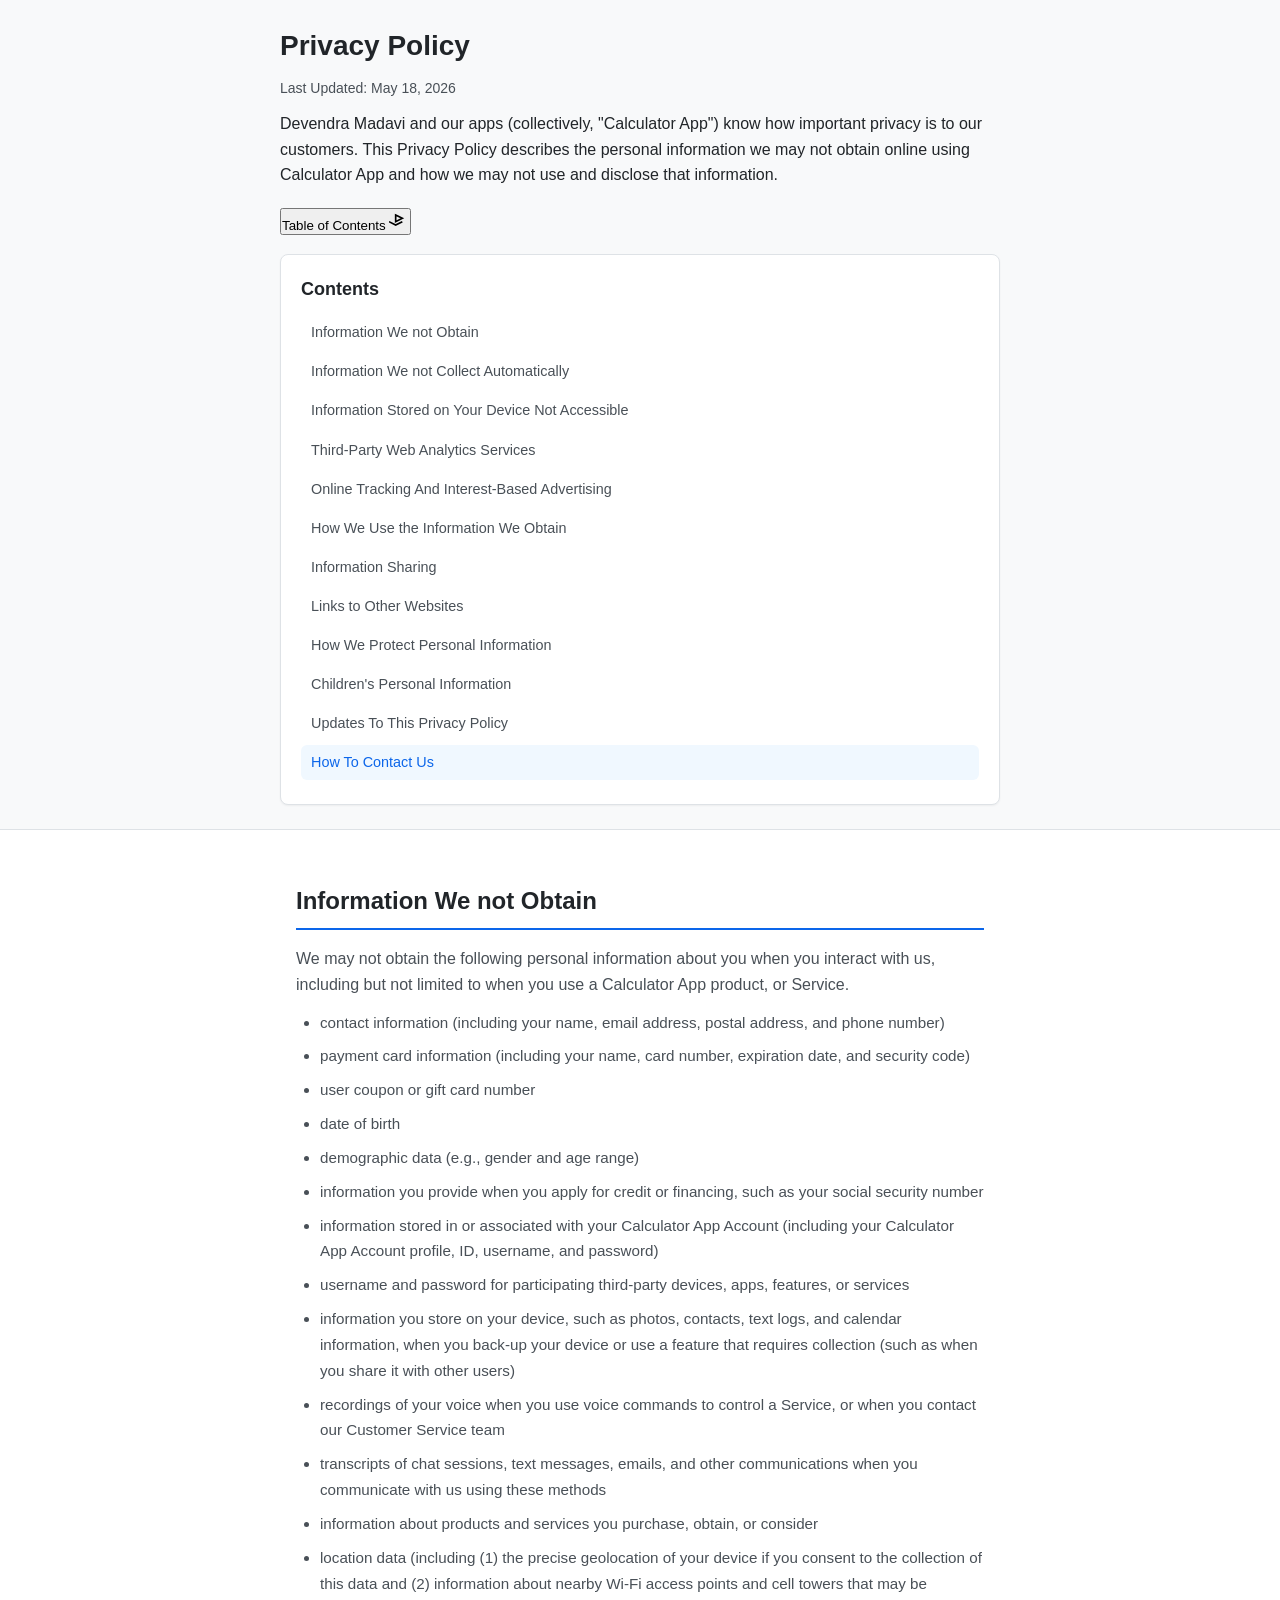
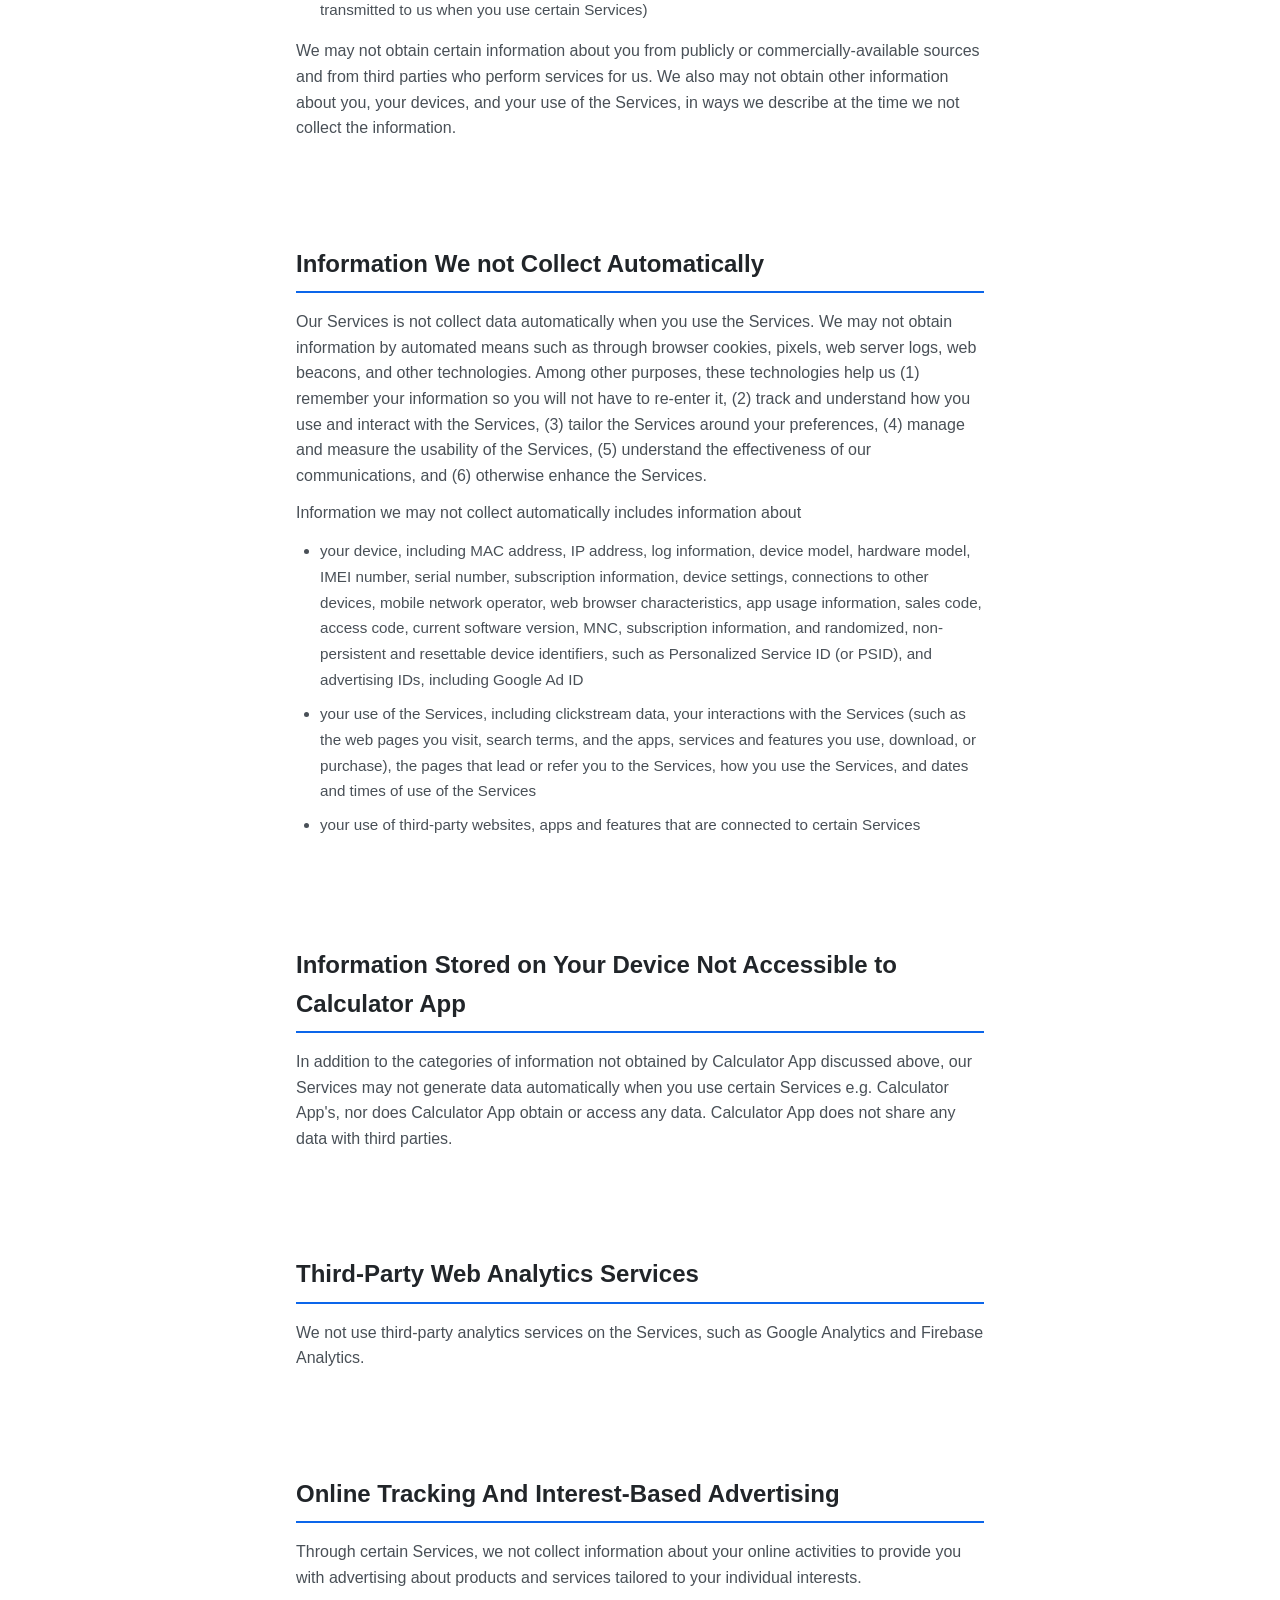
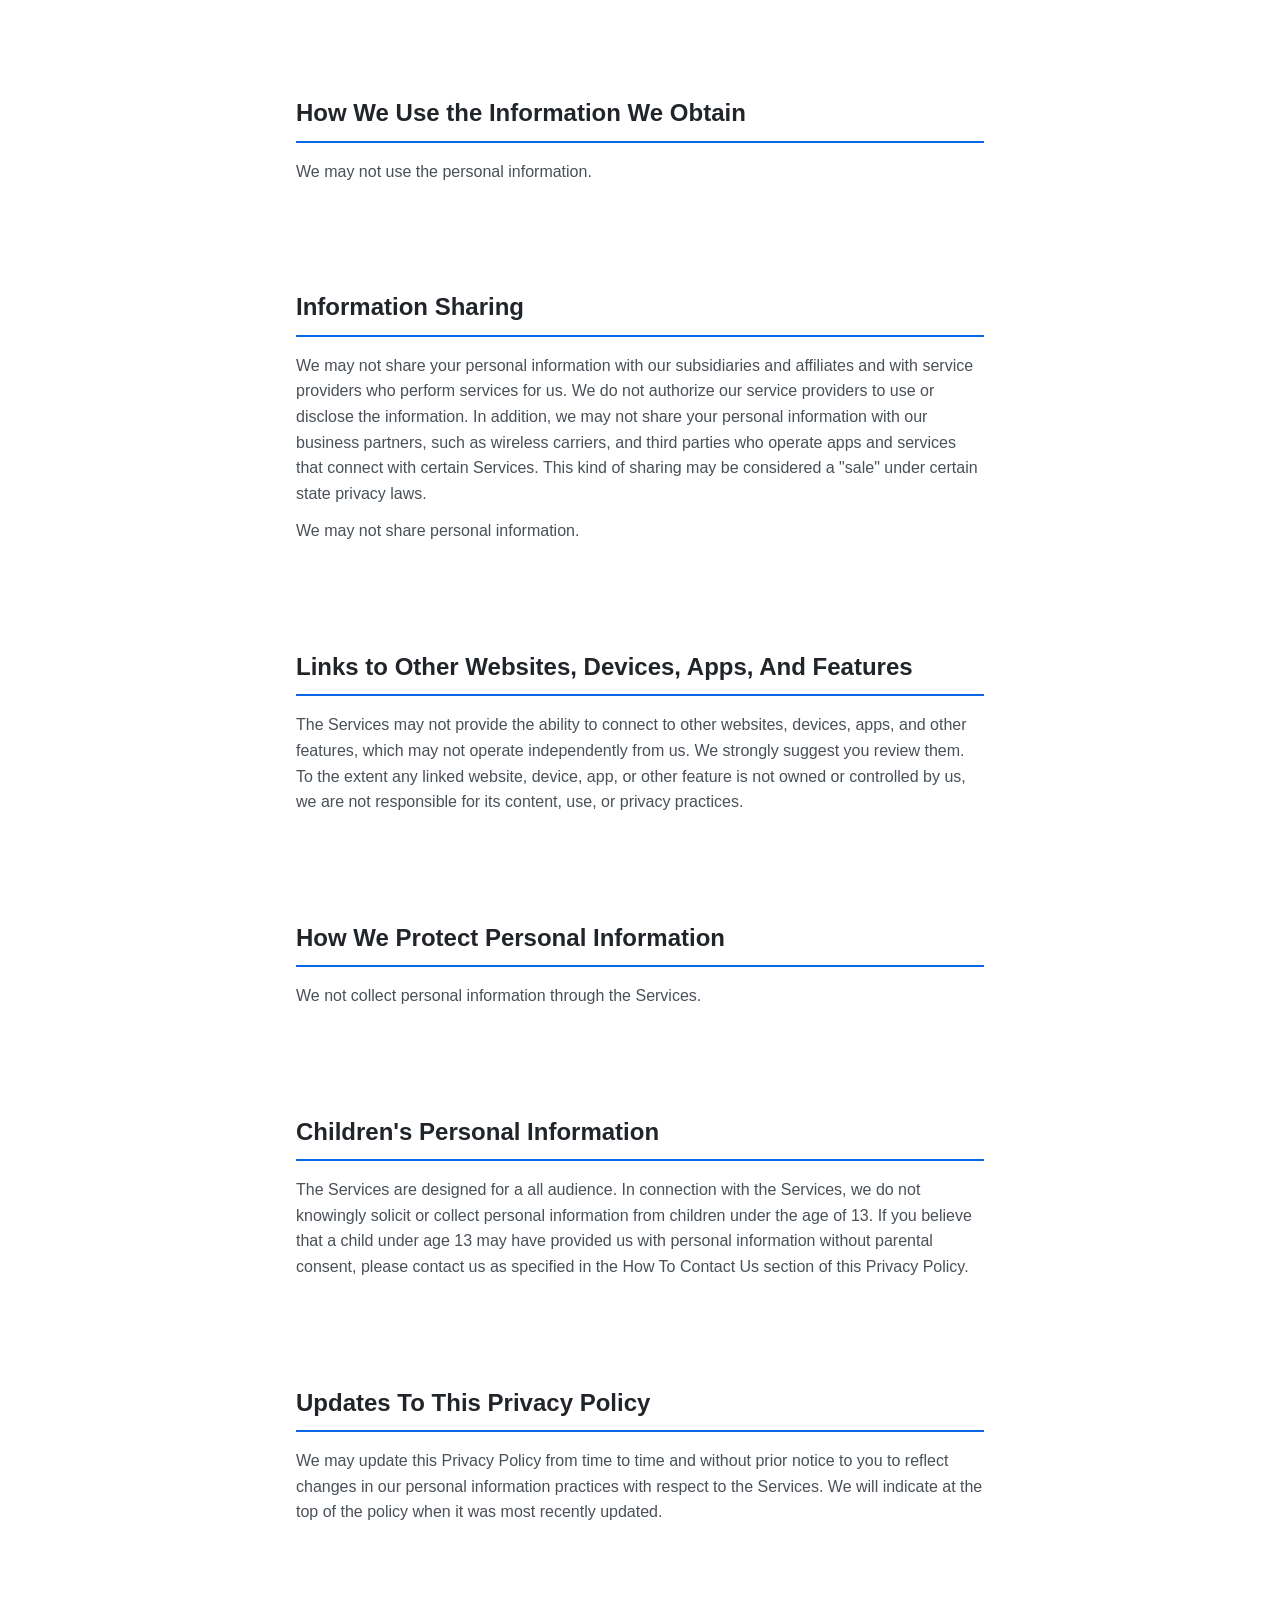
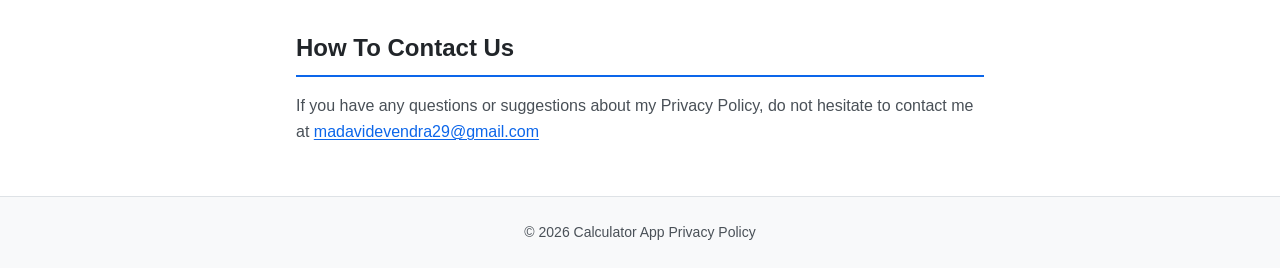
==== index.html @ d8a6bf9b "Updated Privacy Policy" ====
<!DOCTYPE html>
<html lang="en">
<head>
    <meta charset="UTF-8">
    <meta name="viewport" content="width=device-width, initial-scale=1.0">
    <title>Privacy Policy</title>
    <link rel="stylesheet" href="privacy/styles.css">
</head>
<body>
    <a href="#main-content" class="skip-link">Skip to main content</a>
    
    <header class="page-header">
        <div class="header-content">
            <h1>Privacy Policy</h1>
            <p class="last-updated">Last Updated: May 18, 2026</p>
            <p class="intro">
                Devendra Madavi and our apps (collectively, "Calculator App") know how important privacy is to our customers. 
                This Privacy Policy describes the personal information we may not obtain online using Calculator App and how we may not use and disclose that information.
            </p>
            
            <button id="toc-toggle" class="toc-toggle-btn" aria-expanded="false" aria-controls="toc-contents">
                <span class="toc-toggle-text">Table of Contents</span>
                <span class="toc-toggle-icon" aria-hidden="true">
                    <svg width="20" height="20" viewBox="0 0 24 24" fill="none" stroke="currentColor" stroke-width="2">
                        <path d="M8 6l8 4-8 4Z"/>
                        <path d="M16 14l-8 4-8-4"/>
                    </svg>
                </span>
            </button>
            
            <nav class="toc" id="toc" aria-label="Table of Contents">
                <h2>Contents</h2>
                <ul id="toc-contents">
                    <li><a href="#info-not-obtain">Information We not Obtain</a></li>
                    <li><a href="#info-not-collect">Information We not Collect Automatically</a></li>
                    <li><a href="#device-data">Information Stored on Your Device Not Accessible</a></li>
                    <li><a href="#analytics">Third-Party Web Analytics Services</a></li>
                    <li><a href="#tracking">Online Tracking And Interest-Based Advertising</a></li>
                    <li><a href="#usage">How We Use the Information We Obtain</a></li>
                    <li><a href="#sharing">Information Sharing</a></li>
                    <li><a href="#links">Links to Other Websites</a></li>
                    <li><a href="#protection">How We Protect Personal Information</a></li>
                    <li><a href="#children">Children's Personal Information</a></li>
                    <li><a href="#updates">Updates To This Privacy Policy</a></li>
                    <li><a href="#contact">How To Contact Us</a></li>
                </ul>
            </nav>
        </div>
    </header>

    <main id="main-content" class="main-content">
        <section id="info-not-obtain" class="policy-section">
            <h2>Information We not Obtain</h2>
            <p>We may not obtain the following personal information about you when you interact with us, including but not limited to when you use a Calculator App product, or Service.</p>
            <ul>
                <li>contact information (including your name, email address, postal address, and phone number)</li>
                <li>payment card information (including your name, card number, expiration date, and security code)</li>
                <li>user coupon or gift card number</li>
                <li>date of birth</li>
                <li>demographic data (e.g., gender and age range)</li>
                <li>information you provide when you apply for credit or financing, such as your social security number</li>
                <li>information stored in or associated with your Calculator App Account (including your Calculator App Account profile, ID, username, and password)</li>
                <li>username and password for participating third-party devices, apps, features, or services</li>
                <li>information you store on your device, such as photos, contacts, text logs, and calendar information, when you back-up your device or use a feature that requires collection (such as when you share it with other users)</li>
                <li>recordings of your voice when you use voice commands to control a Service, or when you contact our Customer Service team</li>
                <li>transcripts of chat sessions, text messages, emails, and other communications when you communicate with us using these methods</li>
                <li>information about products and services you purchase, obtain, or consider</li>
                <li>location data (including (1) the precise geolocation of your device if you consent to the collection of this data and (2) information about nearby Wi-Fi access points and cell towers that may be transmitted to us when you use certain Services)</li>
            </ul>
            <p>We may not obtain certain information about you from publicly or commercially-available sources and from third parties who perform services for us. We also may not obtain other information about you, your devices, and your use of the Services, in ways we describe at the time we not collect the information.</p>
        </section>

        <section id="info-not-collect" class="policy-section">
            <h2>Information We not Collect Automatically</h2>
            <p>Our Services is not collect data automatically when you use the Services. We may not obtain information by automated means such as through browser cookies, pixels, web server logs, web beacons, and other technologies. Among other purposes, these technologies help us (1) remember your information so you will not have to re-enter it, (2) track and understand how you use and interact with the Services, (3) tailor the Services around your preferences, (4) manage and measure the usability of the Services, (5) understand the effectiveness of our communications, and (6) otherwise enhance the Services.</p>
            <p>Information we may not collect automatically includes information about</p>
            <ul>
                <li>your device, including MAC address, IP address, log information, device model, hardware model, IMEI number, serial number, subscription information, device settings, connections to other devices, mobile network operator, web browser characteristics, app usage information, sales code, access code, current software version, MNC, subscription information, and randomized, non-persistent and resettable device identifiers, such as Personalized Service ID (or PSID), and advertising IDs, including Google Ad ID</li>
                <li>your use of the Services, including clickstream data, your interactions with the Services (such as the web pages you visit, search terms, and the apps, services and features you use, download, or purchase), the pages that lead or refer you to the Services, how you use the Services, and dates and times of use of the Services</li>
                <li>your use of third-party websites, apps and features that are connected to certain Services</li>
            </ul>
        </section>

        <section id="device-data" class="policy-section">
            <h2>Information Stored on Your Device Not Accessible to Calculator App</h2>
            <p>In addition to the categories of information not obtained by Calculator App discussed above, our Services may not generate data automatically when you use certain Services e.g. Calculator App's, nor does Calculator App obtain or access any data. Calculator App does not share any data with third parties.</p>
        </section>

        <section id="analytics" class="policy-section">
            <h2>Third-Party Web Analytics Services</h2>
            <p>We not use third-party analytics services on the Services, such as Google Analytics and Firebase Analytics.</p>
        </section>

        <section id="tracking" class="policy-section">
            <h2>Online Tracking And Interest-Based Advertising</h2>
            <p>Through certain Services, we not collect information about your online activities to provide you with advertising about products and services tailored to your individual interests.</p>
        </section>

        <section id="usage" class="policy-section">
            <h2>How We Use the Information We Obtain</h2>
            <p>We may not use the personal information.</p>
        </section>

        <section id="sharing" class="policy-section">
            <h2>Information Sharing</h2>
            <p>We may not share your personal information with our subsidiaries and affiliates and with service providers who perform services for us. We do not authorize our service providers to use or disclose the information. In addition, we may not share your personal information with our business partners, such as wireless carriers, and third parties who operate apps and services that connect with certain Services. This kind of sharing may be considered a "sale" under certain state privacy laws.</p>
            <p>We may not share personal information.</p>
        </section>

        <section id="links" class="policy-section">
            <h2>Links to Other Websites, Devices, Apps, And Features</h2>
            <p>The Services may not provide the ability to connect to other websites, devices, apps, and other features, which may not operate independently from us. We strongly suggest you review them. To the extent any linked website, device, app, or other feature is not owned or controlled by us, we are not responsible for its content, use, or privacy practices.</p>
        </section>

        <section id="protection" class="policy-section">
            <h2>How We Protect Personal Information</h2>
            <p>We not collect personal information through the Services.</p>
        </section>

        <section id="children" class="policy-section">
            <h2>Children's Personal Information</h2>
            <p>The Services are designed for a all audience. In connection with the Services, we do not knowingly solicit or collect personal information from children under the age of 13. If you believe that a child under age 13 may have provided us with personal information without parental consent, please contact us as specified in the How To Contact Us section of this Privacy Policy.</p>
        </section>

        <section id="updates" class="policy-section">
            <h2>Updates To This Privacy Policy</h2>
            <p>We may update this Privacy Policy from time to time and without prior notice to you to reflect changes in our personal information practices with respect to the Services. We will indicate at the top of the policy when it was most recently updated.</p>
        </section>

        <section id="contact" class="policy-section">
            <h2>How To Contact Us</h2>
            <p>If you have any questions or suggestions about my Privacy Policy, do not hesitate to contact me at 
                <a href="mailto:madavidevendra29@gmail.com">madavidevendra29@gmail.com</a>
            </p>
        </section>
    </main>

    <footer class="page-footer">
        <p>&copy; 2026 Calculator App Privacy Policy</p>
    </footer>

    <script>
        document.addEventListener('DOMContentLoaded', function() {
            const tocToggle = document.getElementById('toc-toggle');
            const toc = document.getElementById('toc');
            const tocContents = document.getElementById('toc-contents');
            const allSections = document.querySelectorAll('.policy-section');

            // Toggle TOC visibility
            if (tocToggle && toc) {
                tocToggle.addEventListener('click', function() {
                    const isExpanded = tocToggle.getAttribute('aria-expanded') === 'true';
                    toc.style.display = isExpanded ? 'none' : 'block';
                    tocToggle.setAttribute('aria-expanded', !isExpanded);
                    
                    if (!isExpanded) {
                        tocContents.classList.add('collapsed');
                    } else {
                        tocContents.classList.remove('collapsed');
                    }
                });

                // Close TOC when clicking link from TOC
                tocContents.querySelectorAll('a').forEach(link => {
                    link.addEventListener('click', function() {
                        if (tocToggle) {
                            const isExpanded = tocToggle.getAttribute('aria-expanded') === 'true';
                            if (isExpanded && tocContents.contains(link)) {
                                tocToggle.click();
                            }
                        }
                    });
                });
            }

            // Highlight active section
            const observer = new IntersectionObserver((entries) => {
                entries.forEach(entry => {
                    const href = '#' + entry.target.id;
                    if (entry.isIntersecting) {
                        document.querySelectorAll('.toc a').forEach(a => {
                            a.classList.remove('active');
                        });
                        const activeLink = document.querySelector(`.toc a[href="${href}"]`);
                        if (activeLink) {
                            activeLink.classList.add('active');
                        }
                    }
                });
            }, {
                root: null,
                threshold: 0.3,
                rootMargin: '-100px 0px 100px 0px'
            });

            allSections.forEach(section => {
                observer.observe(section);
            });

            // Handle window resize
            let resizeTimer;
            window.addEventListener('resize', function() {
                clearTimeout(resizeTimer);
                resizeTimer = setTimeout(() => {
                    // Collapse TOC on mobile after resize
                    const windowWidth = window.innerWidth;
                    const isExpanded = tocToggle ? tocToggle.getAttribute('aria-expanded') === 'true' : false;
                    
                    if (windowWidth <= 768 && isExpanded) {
                        tocToggle.click();
                    }
                }, 200);
            });
        });
    </script>
</body>
</html>
---- privacy/styles.css ----
:root {
    --bg-primary: #ffffff;
    --bg-secondary: #f8f9fa;
    --text-primary: #212529;
    --text-secondary: #495057;
    --link-color: #0c66ea;
    --border-color: #dee2e6;
    --hover-bg: #e9ecef;
    --focus-outline: 2px solid #89b4fa;
    --shadow-sm: 0 1px 2px rgba(0, 0, 0, 0.05);
    --shadow-md: 0 4px 6px rgba(0, 0, 0, 0.1);
}

* {
    box-sizing: border-box;
    margin: 0;
    padding: 0;
}

html {
    scroll-behavior: smooth;
}

body {
    font-family: -apple-system, BlinkMacSystemFont, 'Segoe UI', Roboto, Oxygen, Ubuntu, Cantarell, 'Open Sans', 'Helvetica Neue', sans-serif;
    font-size: 16px;
    line-height: 1.6;
    color: var(--text-primary);
    background-color: var(--bg-primary);
}

.skip-link {
    position: absolute;
    top: -100%;
    left: 0;
    background: var(--link-color);
    color: #fff;
    padding: 8px 16px;
    z-index: 1000;
    transition: top 0.3s;
    text-decoration: none;
    border-radius: 0 0 4px 0;
}

.skip-link:focus {
    top: 0;
    outline: 2px solid #d087ff;
    outline-offset: 2px;
}

.page-header {
    background: var(--bg-secondary);
    border-bottom: 1px solid var(--border-color);
    padding: 24px 16px;
    position: sticky;
    top: 0;
    z-index: 100;
    backdrop-filter: blur(8px);
    background-color: rgba(248, 249, 250, 0.95);
}

.header-content {
    max-width: 720px;
    margin: 0 auto;
}

.page-header h1 {
    font-size: 1.75rem;
    margin-bottom: 8px;
    color: var(--text-primary);
    word-wrap: break-word;
}

.last-updated {
    font-size: 0.875rem;
    color: var(--text-secondary);
    margin-bottom: 12px;
    font-style: normal;
}

.intro {
    font-size: 1rem;
    margin-bottom: 20px;
}

.policy-section {
    max-width: 720px;
    margin: 0 auto;
    padding: 40px 16px;
}

.policy-section h2 {
    font-size: 1.5rem;
    margin-bottom: 16px;
    color: var(--text-primary);
    border-bottom: 2px solid var(--link-color);
    padding-bottom: 8px;
    padding-top: 12px;
}

.policy-section > p {
    margin-bottom: 12px;
    color: var(--text-secondary);
}

.policy-section ul {
    list-style: disc;
    padding-left: 24px;
    margin-bottom: 16px;
}

.policy-section li {
    margin-bottom: 8px;
    color: var(--text-secondary);
    font-size: 0.95rem;
    line-height: 1.7;
}

.policy-section a {
    color: var(--link-color);
    text-decoration: underline;
    text-decoration-thickness: 1px;
    text-underline-offset: 2px;
    transition: opacity 0.2s;
}

.policy-section a:hover {
    opacity: 0.8;
}

.toc {
    margin-top: 16px;
    background: var(--bg-primary);
    padding: 20px;
    border-radius: 8px;
    border: 1px solid var(--border-color);
    box-shadow: var(--shadow-sm);
}

.toc h2 {
    font-size: 1.125rem;
    margin-bottom: 12px;
    border: none;
    padding-bottom: 0;
    font-weight: 600;
    color: var(--text-primary);
}

.toc ul {
    list-style: none;
    padding: 0;
    margin: 0;
}

.toc li {
    margin-bottom: 4px;
}

.toc a {
    display: block;
    padding: 6px 10px;
    border-radius: 6px;
    color: var(--text-secondary);
    font-size: 0.9rem;
    transition: background 0.2s, color 0.2s;
    text-decoration: none;
}

.toc a:hover {
    background: var(--hover-bg);
    color: var(--link-color);
}

.toc a:focus-visible {
    outline: var(--focus-outline);
    background: var(--hover-bg);
}

.toc a.active {
    background: #f0f8ff;
    color: var(--link-color);
    font-weight: 500;
}

.page-footer {
    background: var(--bg-secondary);
    border-top: 1px solid var(--border-color);
    padding: 24px 16px;
    text-align: center;
    color: var(--text-secondary);
    font-size: 0.875rem;
}

/* Responsive navigation */
@media (max-width: 768px) {
    .header-content {
        padding: 0 4px;
    }

    .toc {
        margin-top: 12px;
        padding: 4px;
    }

    .toc h2 {
        font-size: 1rem;
        margin-bottom: 4px;
    }

    .toc ul {
        display: flex;
        flex-wrap: wrap;
        gap: 4px;
    }

    .toc a {
        padding: 6px 8px;
        font-size: 0.8rem;
        text-align: center;
        white-space: nowrap;
    }

    .policy-section {
        padding: 24px 8px;
    }

    .policy-section h2 {
        font-size: 1.25rem;
    }
}

/* Print styles */
@media print {
    .toc,
    .skip-link,
    .page-header {
        display: none;
    }

    .policy-section {
        page-break-inside: avoid;
        padding: 0;
    }

    body {
        background: #fff;
        color: #000;
    }

    a {
        text-decoration: underline;
        color: #000;
    }
}
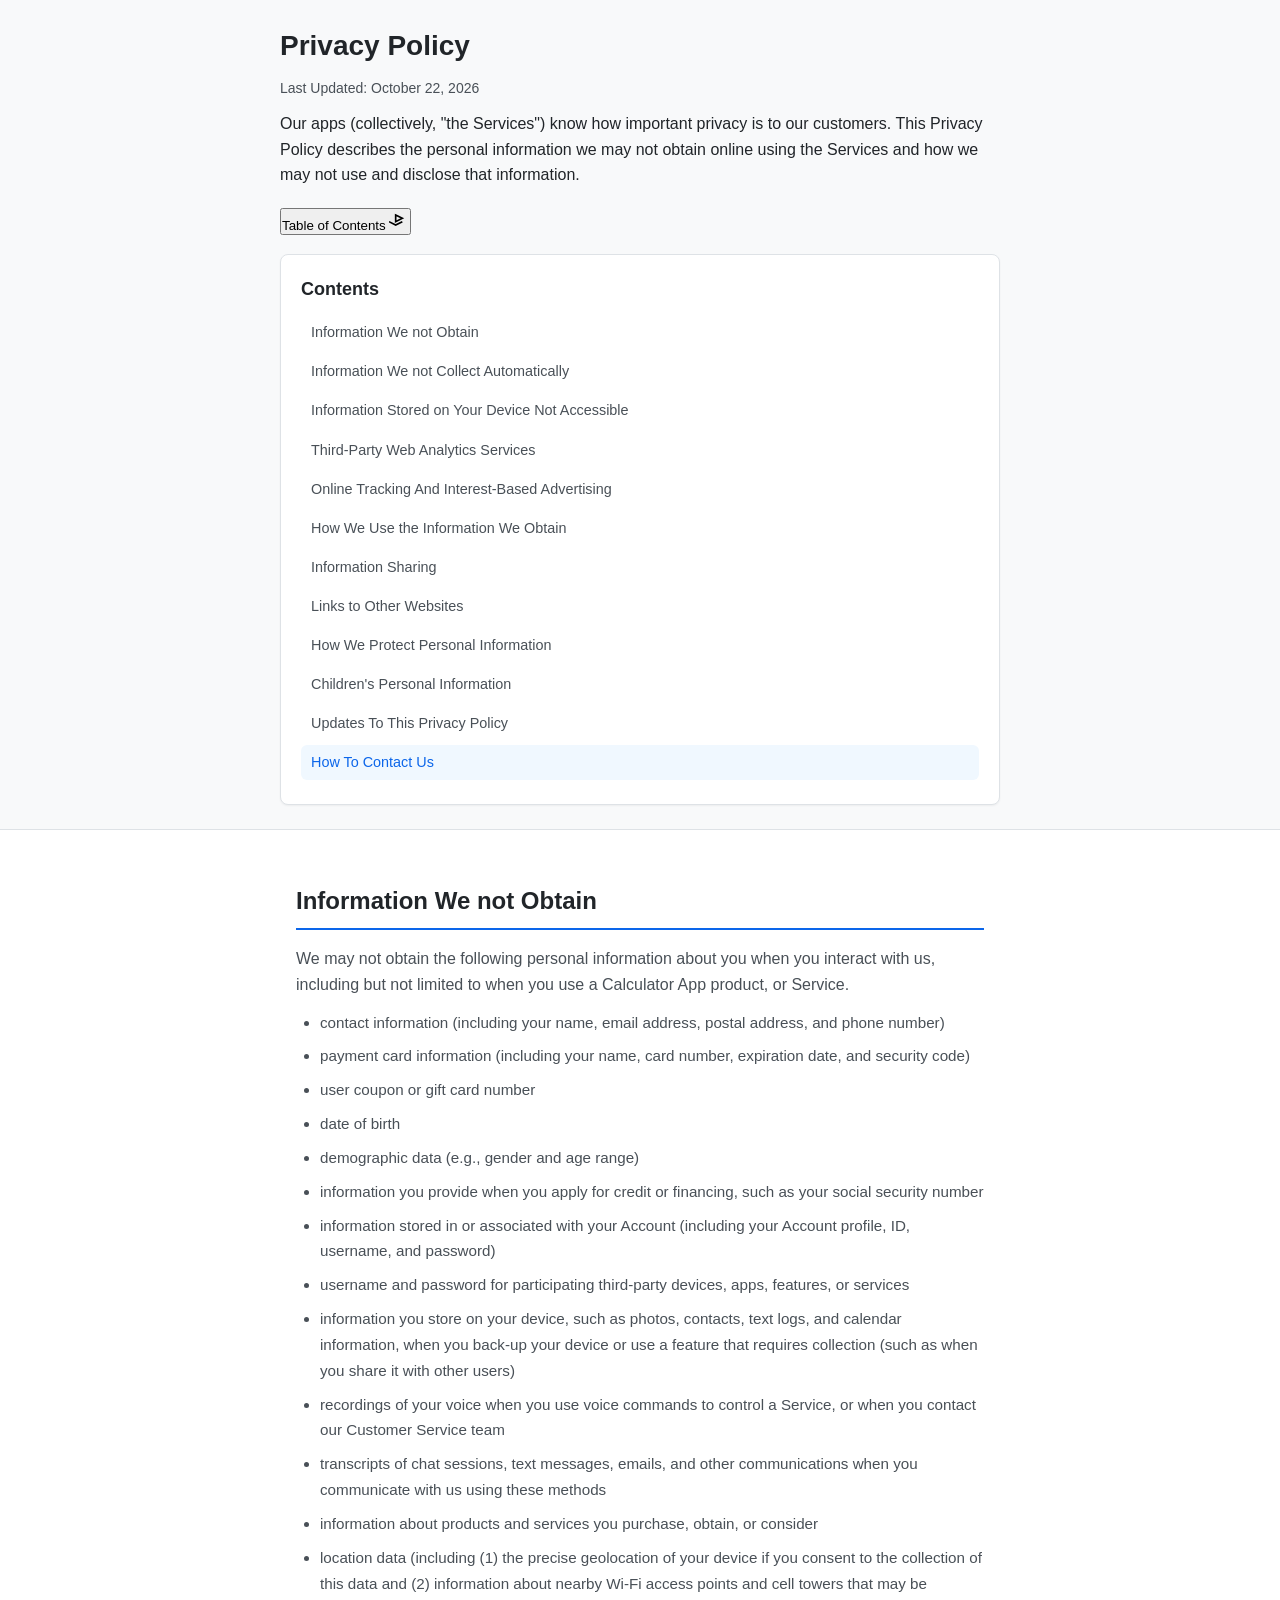
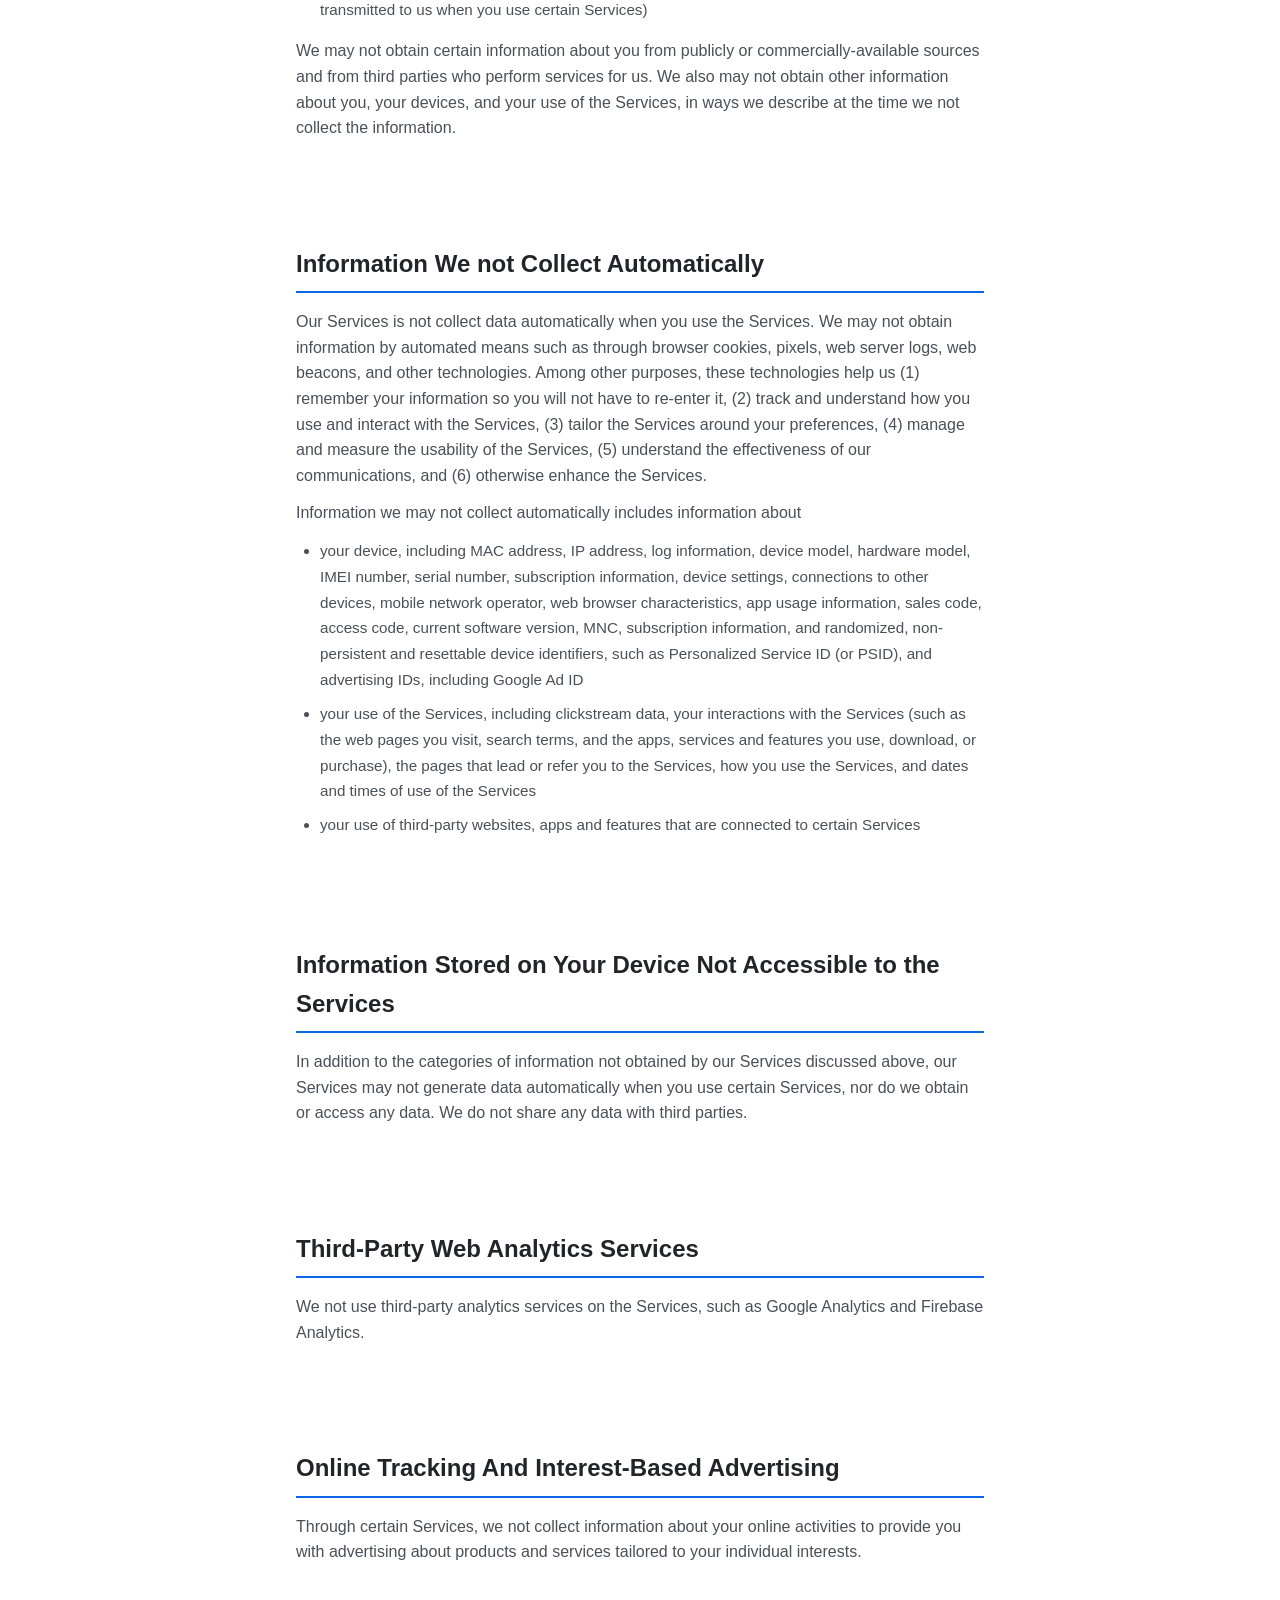
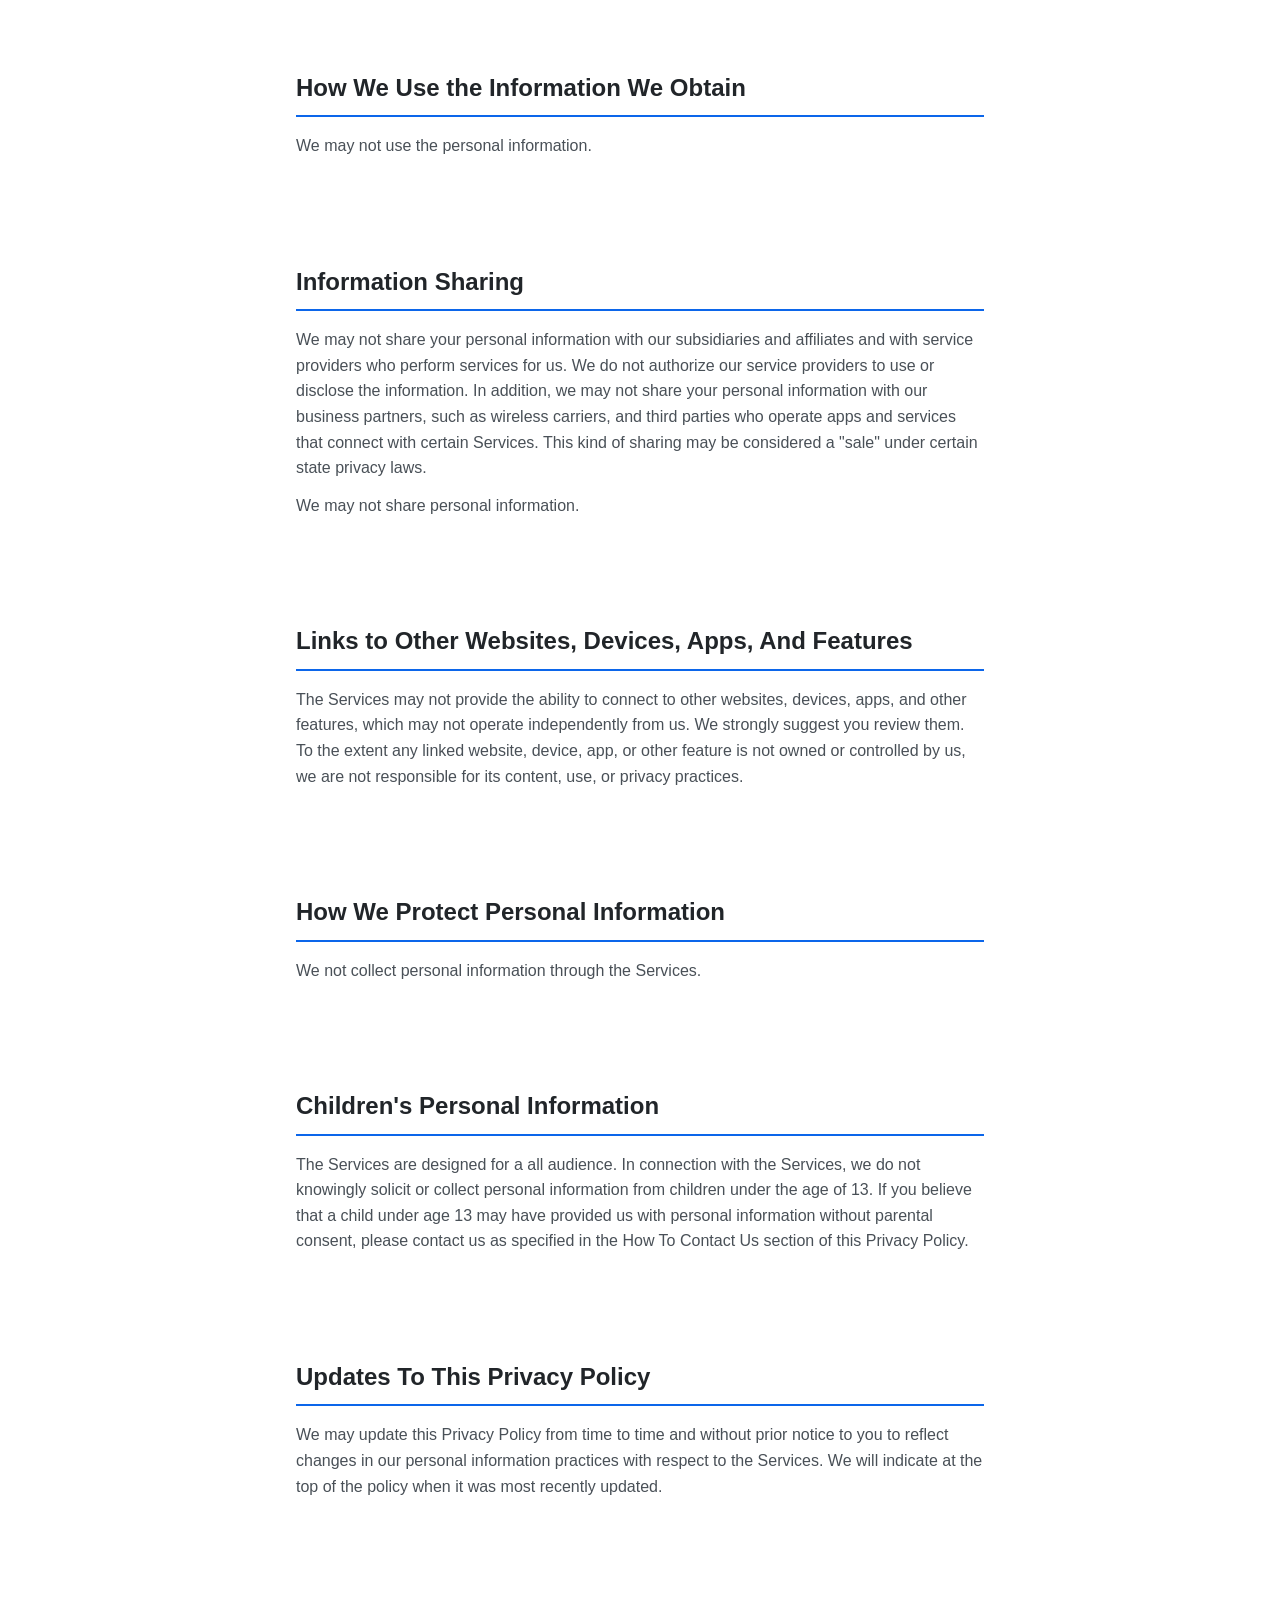
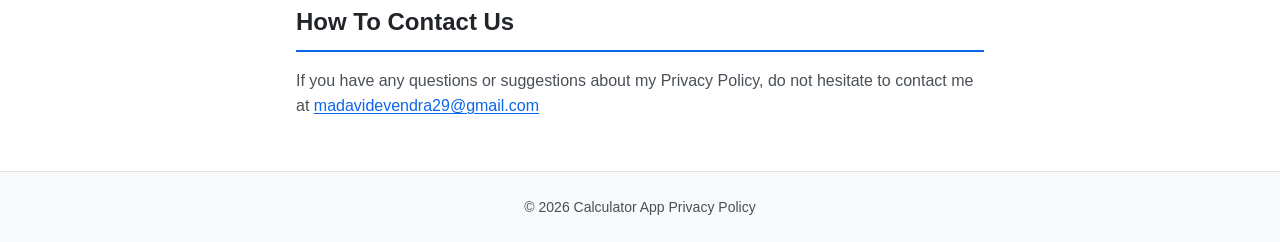
==== commit daad5dc5: "Add files via upload" ====
--- a/index.html
+++ b/index.html
@@ -12,10 +12,10 @@
     <header class="page-header">
         <div class="header-content">
             <h1>Privacy Policy</h1>
-            <p class="last-updated">Last Updated: May 18, 2026</p>
+            <p class="last-updated">Last Updated: October 22, 2026</p>
             <p class="intro">
-                Devendra Madavi and our apps (collectively, "Calculator App") know how important privacy is to our customers. 
-                This Privacy Policy describes the personal information we may not obtain online using Calculator App and how we may not use and disclose that information.
+                Our apps (collectively, "the Services") know how important privacy is to our customers. 
+                This Privacy Policy describes the personal information we may not obtain online using the Services and how we may not use and disclose that information.
             </p>
             
             <button id="toc-toggle" class="toc-toggle-btn" aria-expanded="false" aria-controls="toc-contents">
@@ -59,7 +59,7 @@
                 <li>date of birth</li>
                 <li>demographic data (e.g., gender and age range)</li>
                 <li>information you provide when you apply for credit or financing, such as your social security number</li>
-                <li>information stored in or associated with your Calculator App Account (including your Calculator App Account profile, ID, username, and password)</li>
+                <li>information stored in or associated with your Account (including your Account profile, ID, username, and password)</li>
                 <li>username and password for participating third-party devices, apps, features, or services</li>
                 <li>information you store on your device, such as photos, contacts, text logs, and calendar information, when you back-up your device or use a feature that requires collection (such as when you share it with other users)</li>
                 <li>recordings of your voice when you use voice commands to control a Service, or when you contact our Customer Service team</li>
@@ -82,8 +82,8 @@
         </section>
 
         <section id="device-data" class="policy-section">
-            <h2>Information Stored on Your Device Not Accessible to Calculator App</h2>
-            <p>In addition to the categories of information not obtained by Calculator App discussed above, our Services may not generate data automatically when you use certain Services e.g. Calculator App's, nor does Calculator App obtain or access any data. Calculator App does not share any data with third parties.</p>
+            <h2>Information Stored on Your Device Not Accessible to the Services</h2>
+            <p>In addition to the categories of information not obtained by our Services discussed above, our Services may not generate data automatically when you use certain Services, nor do we obtain or access any data. We do not share any data with third parties.</p>
         </section>
 
         <section id="analytics" class="policy-section">
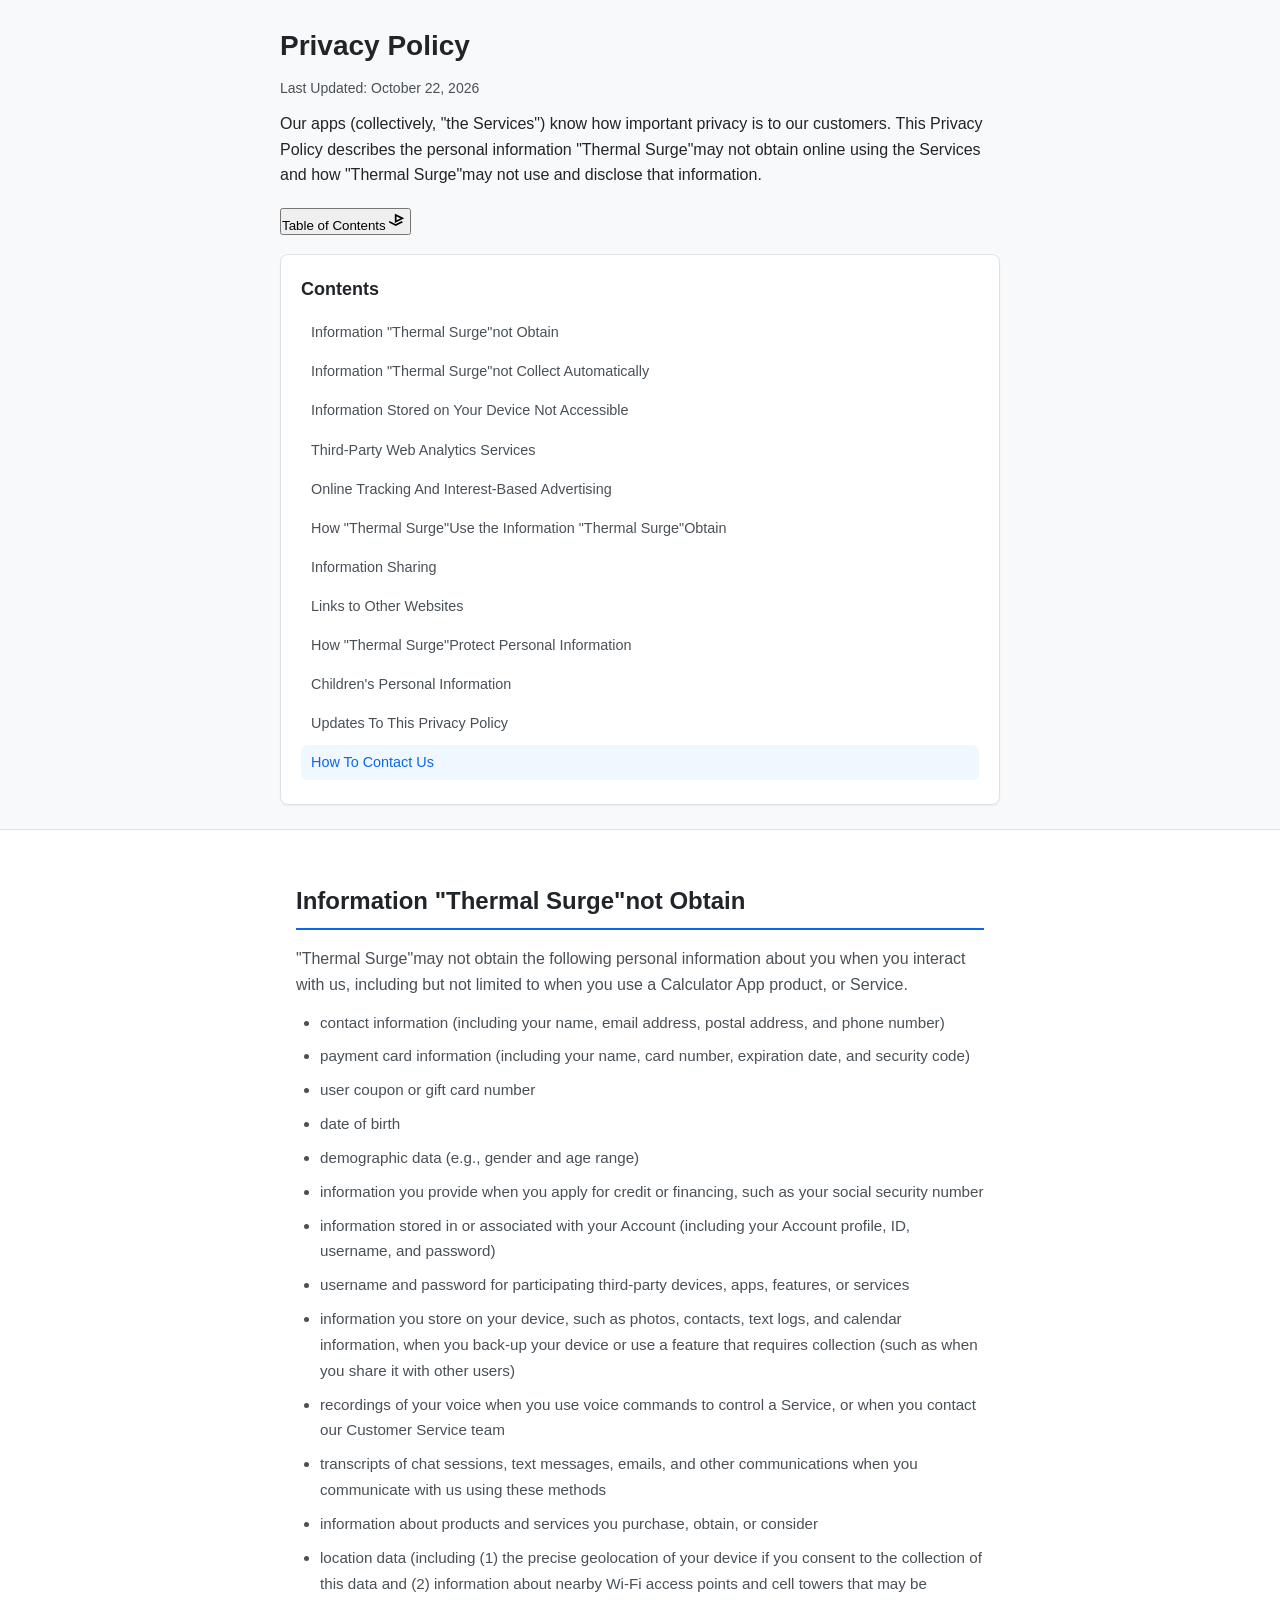
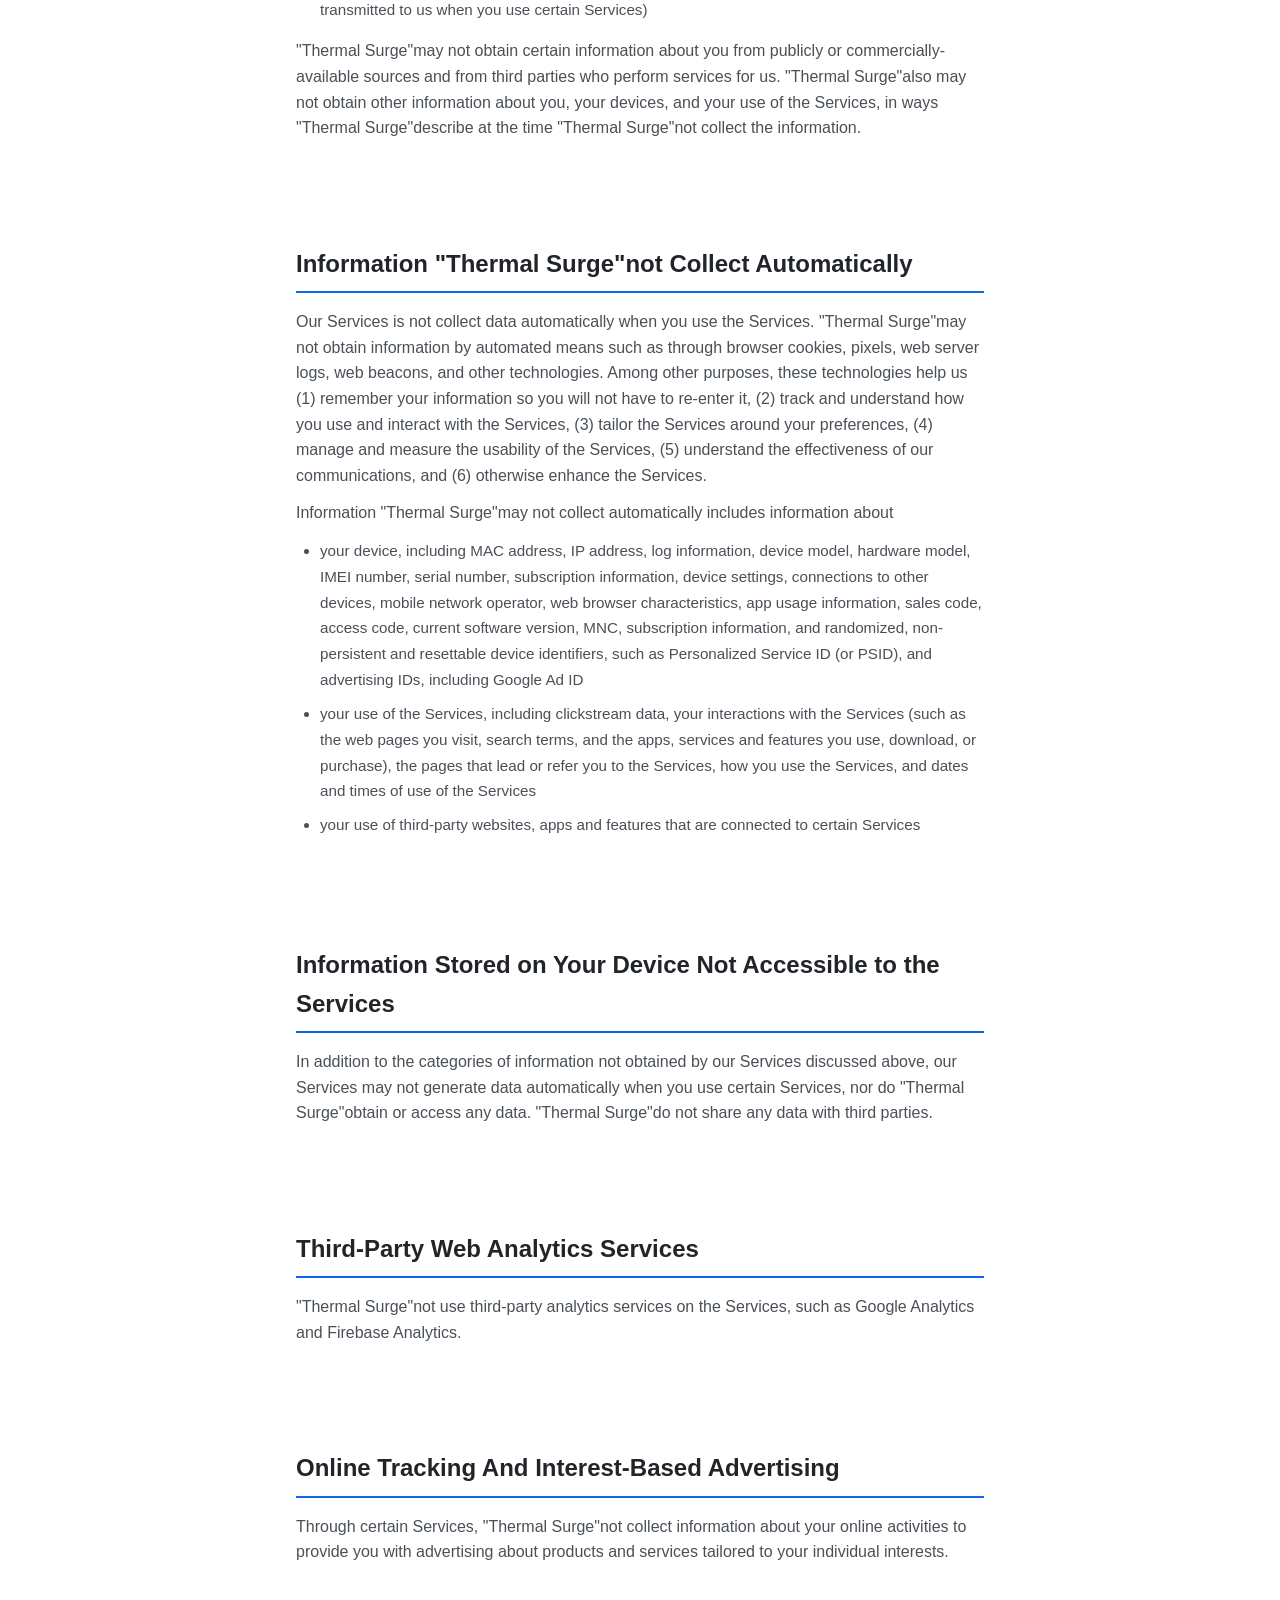
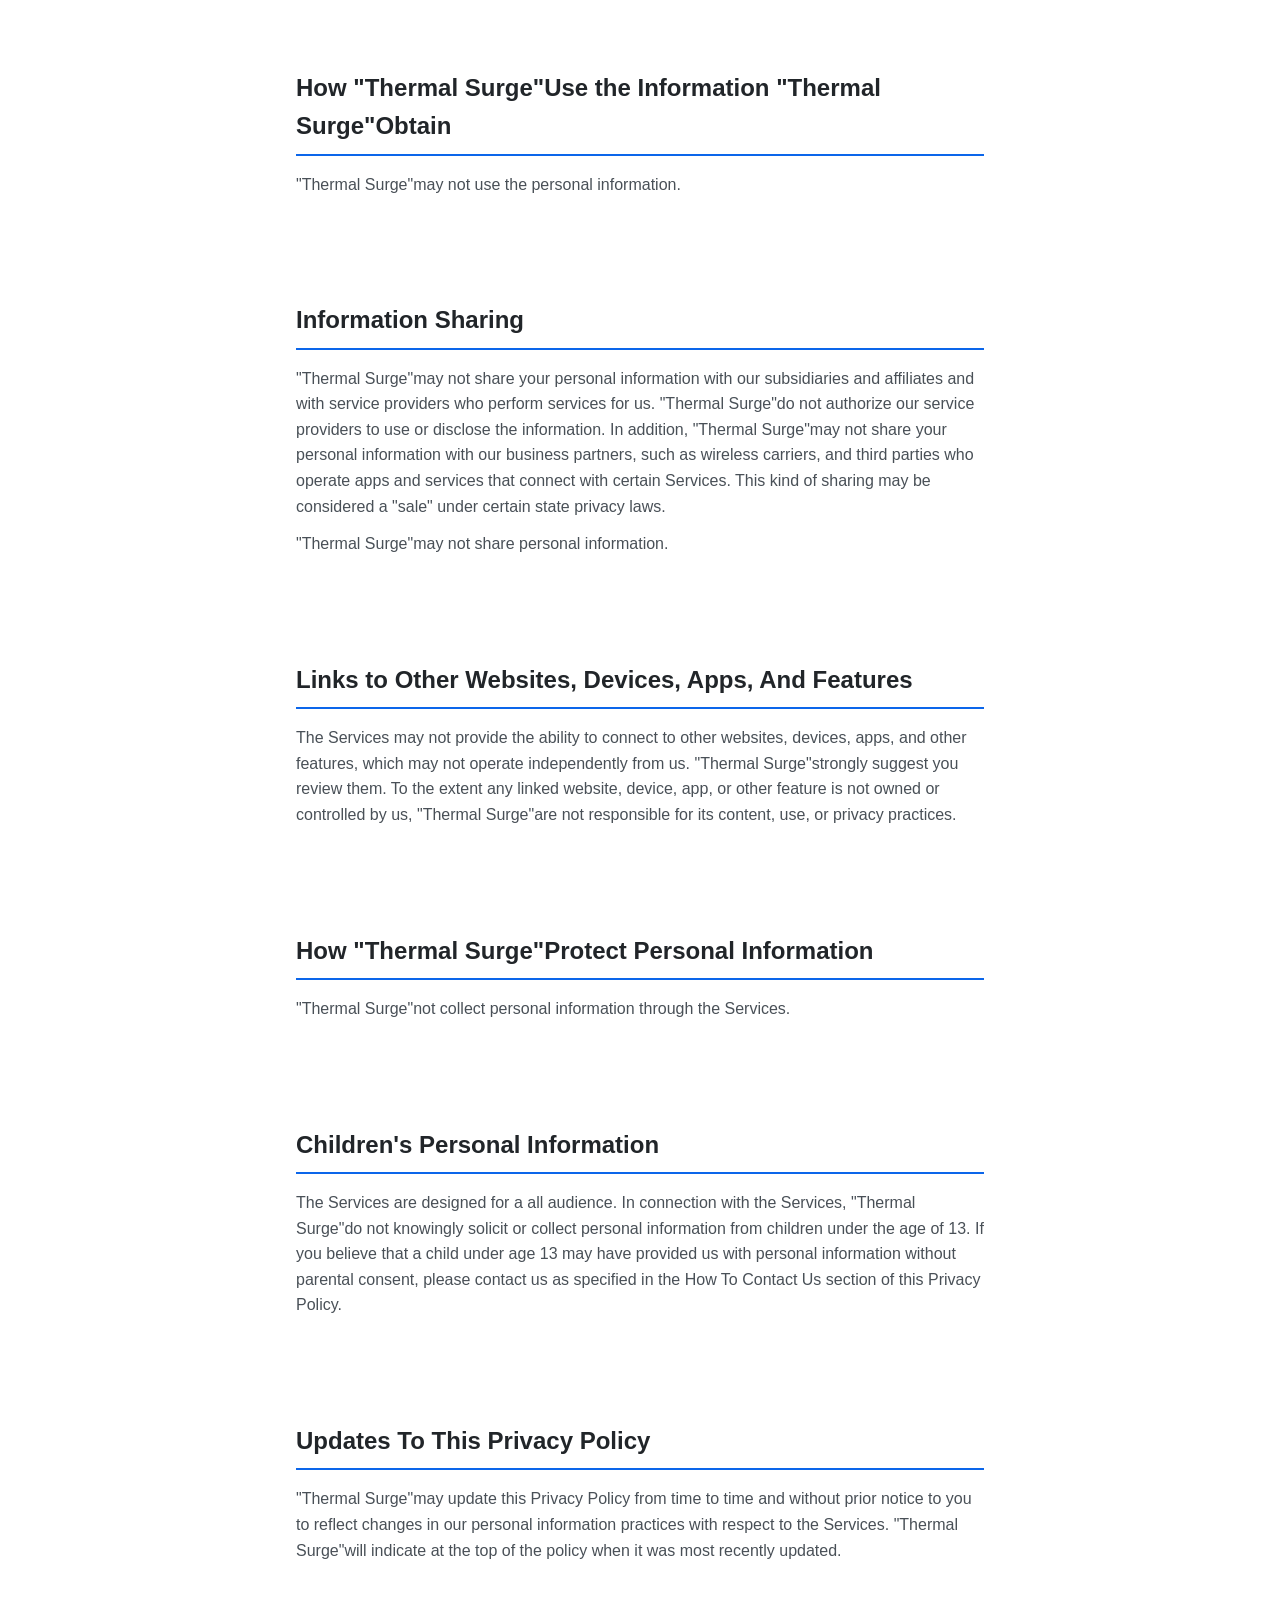
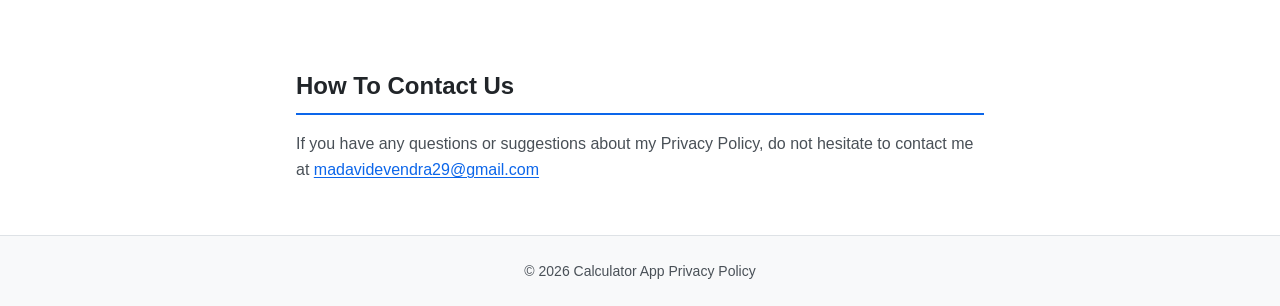
==== commit 7c30acdc: "new projects" ====
--- a/index.html
+++ b/index.html
@@ -15,7 +15,7 @@
             <p class="last-updated">Last Updated: October 22, 2026</p>
             <p class="intro">
                 Our apps (collectively, "the Services") know how important privacy is to our customers. 
-                This Privacy Policy describes the personal information we may not obtain online using the Services and how we may not use and disclose that information.
+                This Privacy Policy describes the personal information "Thermal Surge"may not obtain online using the Services and how "Thermal Surge"may not use and disclose that information.
             </p>
             
             <button id="toc-toggle" class="toc-toggle-btn" aria-expanded="false" aria-controls="toc-contents">
@@ -31,15 +31,15 @@
             <nav class="toc" id="toc" aria-label="Table of Contents">
                 <h2>Contents</h2>
                 <ul id="toc-contents">
-                    <li><a href="#info-not-obtain">Information We not Obtain</a></li>
-                    <li><a href="#info-not-collect">Information We not Collect Automatically</a></li>
+                    <li><a href="#info-not-obtain">Information "Thermal Surge"not Obtain</a></li>
+                    <li><a href="#info-not-collect">Information "Thermal Surge"not Collect Automatically</a></li>
                     <li><a href="#device-data">Information Stored on Your Device Not Accessible</a></li>
                     <li><a href="#analytics">Third-Party Web Analytics Services</a></li>
                     <li><a href="#tracking">Online Tracking And Interest-Based Advertising</a></li>
-                    <li><a href="#usage">How We Use the Information We Obtain</a></li>
+                    <li><a href="#usage">How "Thermal Surge"Use the Information "Thermal Surge"Obtain</a></li>
                     <li><a href="#sharing">Information Sharing</a></li>
                     <li><a href="#links">Links to Other Websites</a></li>
-                    <li><a href="#protection">How We Protect Personal Information</a></li>
+                    <li><a href="#protection">How "Thermal Surge"Protect Personal Information</a></li>
                     <li><a href="#children">Children's Personal Information</a></li>
                     <li><a href="#updates">Updates To This Privacy Policy</a></li>
                     <li><a href="#contact">How To Contact Us</a></li>
@@ -50,8 +50,8 @@
 
     <main id="main-content" class="main-content">
         <section id="info-not-obtain" class="policy-section">
-            <h2>Information We not Obtain</h2>
-            <p>We may not obtain the following personal information about you when you interact with us, including but not limited to when you use a Calculator App product, or Service.</p>
+            <h2>Information "Thermal Surge"not Obtain</h2>
+            <p>"Thermal Surge"may not obtain the following personal information about you when you interact with us, including but not limited to when you use a Calculator App product, or Service.</p>
             <ul>
                 <li>contact information (including your name, email address, postal address, and phone number)</li>
                 <li>payment card information (including your name, card number, expiration date, and security code)</li>
@@ -67,13 +67,13 @@
                 <li>information about products and services you purchase, obtain, or consider</li>
                 <li>location data (including (1) the precise geolocation of your device if you consent to the collection of this data and (2) information about nearby Wi-Fi access points and cell towers that may be transmitted to us when you use certain Services)</li>
             </ul>
-            <p>We may not obtain certain information about you from publicly or commercially-available sources and from third parties who perform services for us. We also may not obtain other information about you, your devices, and your use of the Services, in ways we describe at the time we not collect the information.</p>
+            <p>"Thermal Surge"may not obtain certain information about you from publicly or commercially-available sources and from third parties who perform services for us. "Thermal Surge"also may not obtain other information about you, your devices, and your use of the Services, in ways "Thermal Surge"describe at the time "Thermal Surge"not collect the information.</p>
         </section>
 
         <section id="info-not-collect" class="policy-section">
-            <h2>Information We not Collect Automatically</h2>
-            <p>Our Services is not collect data automatically when you use the Services. We may not obtain information by automated means such as through browser cookies, pixels, web server logs, web beacons, and other technologies. Among other purposes, these technologies help us (1) remember your information so you will not have to re-enter it, (2) track and understand how you use and interact with the Services, (3) tailor the Services around your preferences, (4) manage and measure the usability of the Services, (5) understand the effectiveness of our communications, and (6) otherwise enhance the Services.</p>
-            <p>Information we may not collect automatically includes information about</p>
+            <h2>Information "Thermal Surge"not Collect Automatically</h2>
+            <p>Our Services is not collect data automatically when you use the Services. "Thermal Surge"may not obtain information by automated means such as through browser cookies, pixels, web server logs, web beacons, and other technologies. Among other purposes, these technologies help us (1) remember your information so you will not have to re-enter it, (2) track and understand how you use and interact with the Services, (3) tailor the Services around your preferences, (4) manage and measure the usability of the Services, (5) understand the effectiveness of our communications, and (6) otherwise enhance the Services.</p>
+            <p>Information "Thermal Surge"may not collect automatically includes information about</p>
             <ul>
                 <li>your device, including MAC address, IP address, log information, device model, hardware model, IMEI number, serial number, subscription information, device settings, connections to other devices, mobile network operator, web browser characteristics, app usage information, sales code, access code, current software version, MNC, subscription information, and randomized, non-persistent and resettable device identifiers, such as Personalized Service ID (or PSID), and advertising IDs, including Google Ad ID</li>
                 <li>your use of the Services, including clickstream data, your interactions with the Services (such as the web pages you visit, search terms, and the apps, services and features you use, download, or purchase), the pages that lead or refer you to the Services, how you use the Services, and dates and times of use of the Services</li>
@@ -83,48 +83,48 @@
 
         <section id="device-data" class="policy-section">
             <h2>Information Stored on Your Device Not Accessible to the Services</h2>
-            <p>In addition to the categories of information not obtained by our Services discussed above, our Services may not generate data automatically when you use certain Services, nor do we obtain or access any data. We do not share any data with third parties.</p>
+            <p>In addition to the categories of information not obtained by our Services discussed above, our Services may not generate data automatically when you use certain Services, nor do "Thermal Surge"obtain or access any data. "Thermal Surge"do not share any data with third parties.</p>
         </section>
 
         <section id="analytics" class="policy-section">
             <h2>Third-Party Web Analytics Services</h2>
-            <p>We not use third-party analytics services on the Services, such as Google Analytics and Firebase Analytics.</p>
+            <p>"Thermal Surge"not use third-party analytics services on the Services, such as Google Analytics and Firebase Analytics.</p>
         </section>
 
         <section id="tracking" class="policy-section">
             <h2>Online Tracking And Interest-Based Advertising</h2>
-            <p>Through certain Services, we not collect information about your online activities to provide you with advertising about products and services tailored to your individual interests.</p>
+            <p>Through certain Services, "Thermal Surge"not collect information about your online activities to provide you with advertising about products and services tailored to your individual interests.</p>
         </section>
 
         <section id="usage" class="policy-section">
-            <h2>How We Use the Information We Obtain</h2>
-            <p>We may not use the personal information.</p>
+            <h2>How "Thermal Surge"Use the Information "Thermal Surge"Obtain</h2>
+            <p>"Thermal Surge"may not use the personal information.</p>
         </section>
 
         <section id="sharing" class="policy-section">
             <h2>Information Sharing</h2>
-            <p>We may not share your personal information with our subsidiaries and affiliates and with service providers who perform services for us. We do not authorize our service providers to use or disclose the information. In addition, we may not share your personal information with our business partners, such as wireless carriers, and third parties who operate apps and services that connect with certain Services. This kind of sharing may be considered a "sale" under certain state privacy laws.</p>
-            <p>We may not share personal information.</p>
+            <p>"Thermal Surge"may not share your personal information with our subsidiaries and affiliates and with service providers who perform services for us. "Thermal Surge"do not authorize our service providers to use or disclose the information. In addition, "Thermal Surge"may not share your personal information with our business partners, such as wireless carriers, and third parties who operate apps and services that connect with certain Services. This kind of sharing may be considered a "sale" under certain state privacy laws.</p>
+            <p>"Thermal Surge"may not share personal information.</p>
         </section>
 
         <section id="links" class="policy-section">
             <h2>Links to Other Websites, Devices, Apps, And Features</h2>
-            <p>The Services may not provide the ability to connect to other websites, devices, apps, and other features, which may not operate independently from us. We strongly suggest you review them. To the extent any linked website, device, app, or other feature is not owned or controlled by us, we are not responsible for its content, use, or privacy practices.</p>
+            <p>The Services may not provide the ability to connect to other websites, devices, apps, and other features, which may not operate independently from us. "Thermal Surge"strongly suggest you review them. To the extent any linked website, device, app, or other feature is not owned or controlled by us, "Thermal Surge"are not responsible for its content, use, or privacy practices.</p>
         </section>
 
         <section id="protection" class="policy-section">
-            <h2>How We Protect Personal Information</h2>
-            <p>We not collect personal information through the Services.</p>
+            <h2>How "Thermal Surge"Protect Personal Information</h2>
+            <p>"Thermal Surge"not collect personal information through the Services.</p>
         </section>
 
         <section id="children" class="policy-section">
             <h2>Children's Personal Information</h2>
-            <p>The Services are designed for a all audience. In connection with the Services, we do not knowingly solicit or collect personal information from children under the age of 13. If you believe that a child under age 13 may have provided us with personal information without parental consent, please contact us as specified in the How To Contact Us section of this Privacy Policy.</p>
+            <p>The Services are designed for a all audience. In connection with the Services, "Thermal Surge"do not knowingly solicit or collect personal information from children under the age of 13. If you believe that a child under age 13 may have provided us with personal information without parental consent, please contact us as specified in the How To Contact Us section of this Privacy Policy.</p>
         </section>
 
         <section id="updates" class="policy-section">
             <h2>Updates To This Privacy Policy</h2>
-            <p>We may update this Privacy Policy from time to time and without prior notice to you to reflect changes in our personal information practices with respect to the Services. We will indicate at the top of the policy when it was most recently updated.</p>
+            <p>"Thermal Surge"may update this Privacy Policy from time to time and without prior notice to you to reflect changes in our personal information practices with respect to the Services. "Thermal Surge"will indicate at the top of the policy when it was most recently updated.</p>
         </section>
 
         <section id="contact" class="policy-section">
